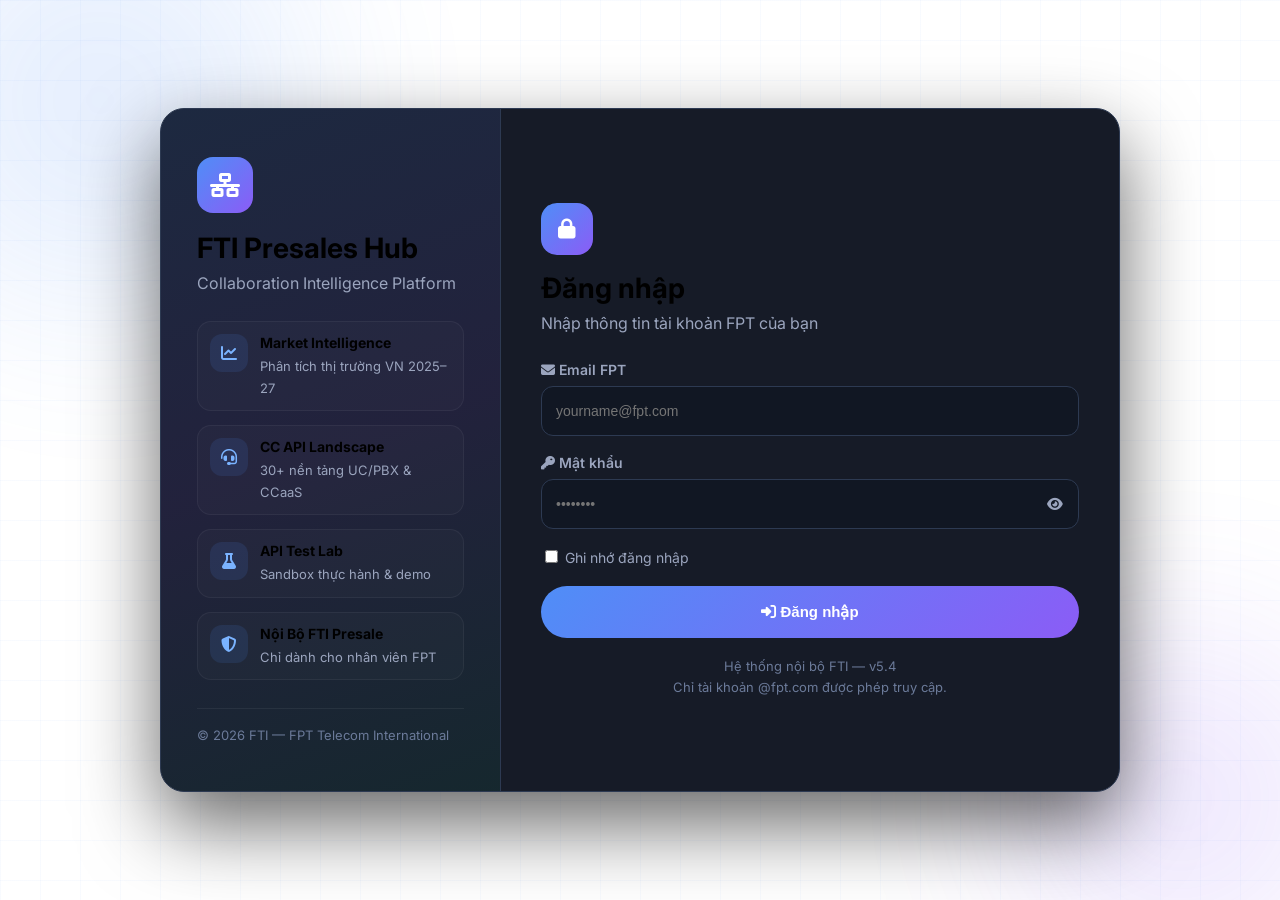
==== dashboard.html @ 850bdc58 "Update dashboard.html" ====
<!DOCTYPE html>
<html lang="vi">
<head>
<meta charset="UTF-8">
<title>Dashboard SaaS</title>

<link rel="stylesheet" href="assets/css/dashboard.css">

<!-- ICON -->
<link rel="stylesheet" href="https://cdnjs.cloudflare.com/ajax/libs/font-awesome/6.5.0/css/all.min.css">

<!-- CHART LOCAL -->
<script src="assets/js/chart.js"></script>

</head>
<body>

<div class="layout">

  <!-- SIDEBAR -->
  <div class="sidebar">
    <h2>FTI Hub</h2>

    <ul id="menu">
      <li data-page="home"><i class="fa-solid fa-chart-line"></i> Dashboard</li>
      <li data-page="market"><i class="fa-solid fa-chart-area"></i> Thị Trường</li>
      <li data-page="stakeholder"><i class="fa-solid fa-users"></i> Stakeholder</li>
      <li data-page="competitor"><i class="fa-solid fa-bolt"></i> Đối Thủ</li>
      <li data-page="admin"><i class="fa-solid fa-user-shield"></i> Admin</li>
    </ul>

    <div class="user-box">
      <p id="sidebarUser"></p>
    </div>
  </div>

  <!-- MAIN -->
  <div class="main">
    <div class="topbar">
      <h3 id="pageTitle">Dashboard</h3>

      <input type="text" id="searchInput" placeholder="Tìm kiếm..." />

      <div>
        <span id="headerUser"></span>
        <button onclick="logout()">Đăng xuất</button>
      </div>
    </div>

    <div class="content" id="contentArea">
      <div class="skeleton"></div>
      <div class="skeleton"></div>
    </div>
  </div>
</div>

<!-- MODAL -->
<div id="userModal" class="modal">
  <div class="modal-content">
    <h3>Thêm User</h3>
    <input id="newEmail" placeholder="Email">
    <input id="newRole" placeholder="Role">
    <button onclick="saveUser()">Lưu</button>
    <button onclick="closeModal()">Đóng</button>
  </div>
</div>

<script src="assets/js/dashboard.js"></script>

</body>
</html>
---- assets/css/dashboard.css ----
body {
  margin: 0;
  font-family: Arial;
  background: linear-gradient(135deg, #0f172a, #020617);
  color: white;
}

.layout {
  display: flex;
}

.sidebar {
  width: 220px;
  background: #020617;
  padding: 20px;
}

#menu li {
  list-style: none;
  padding: 10px;
  cursor: pointer;
  display: flex;
  gap: 10px;
}

#menu li:hover {
  background: rgba(96,165,250,0.1);
}

#menu li.active {
  background: rgba(96,165,250,0.2);
  border-left: 3px solid #60a5fa;
}

.main {
  flex: 1;
  padding: 20px;
}

.topbar {
  display: flex;
  justify-content: space-between;
  align-items: center;
}

.card-container {
  display: flex;
  gap: 20px;
}

.card {
  background: linear-gradient(145deg, #1e293b, #0f172a);
  padding: 20px;
  border-radius: 12px;
  width: 200px;
}

.card:hover {
  box-shadow: 0 0 20px rgba(96,165,250,0.5);
}

.chart-box {
  margin-top: 40px;
  width: 700px;
}

button {
  background: linear-gradient(90deg,#60a5fa,#6366f1);
  border: none;
  padding: 6px 12px;
  border-radius: 8px;
  color: white;
}

/* MODAL */
.modal {
  display: none;
  position: fixed;
  width: 100%;
  height: 100%;
  background: rgba(0,0,0,0.6);
}

.modal-content {
  background: #1e293b;
  padding: 20px;
  width: 300px;
  margin: 100px auto;
}

/* LOADING */
.skeleton {
  height: 100px;
  margin: 10px 0;
  background: linear-gradient(90deg,#1e293b,#334155,#1e293b);
  animation: shimmer 1.5s infinite;
}

@keyframes shimmer {
  0% { background-position:-200% 0 }
  100% { background-position:200% 0 }
}
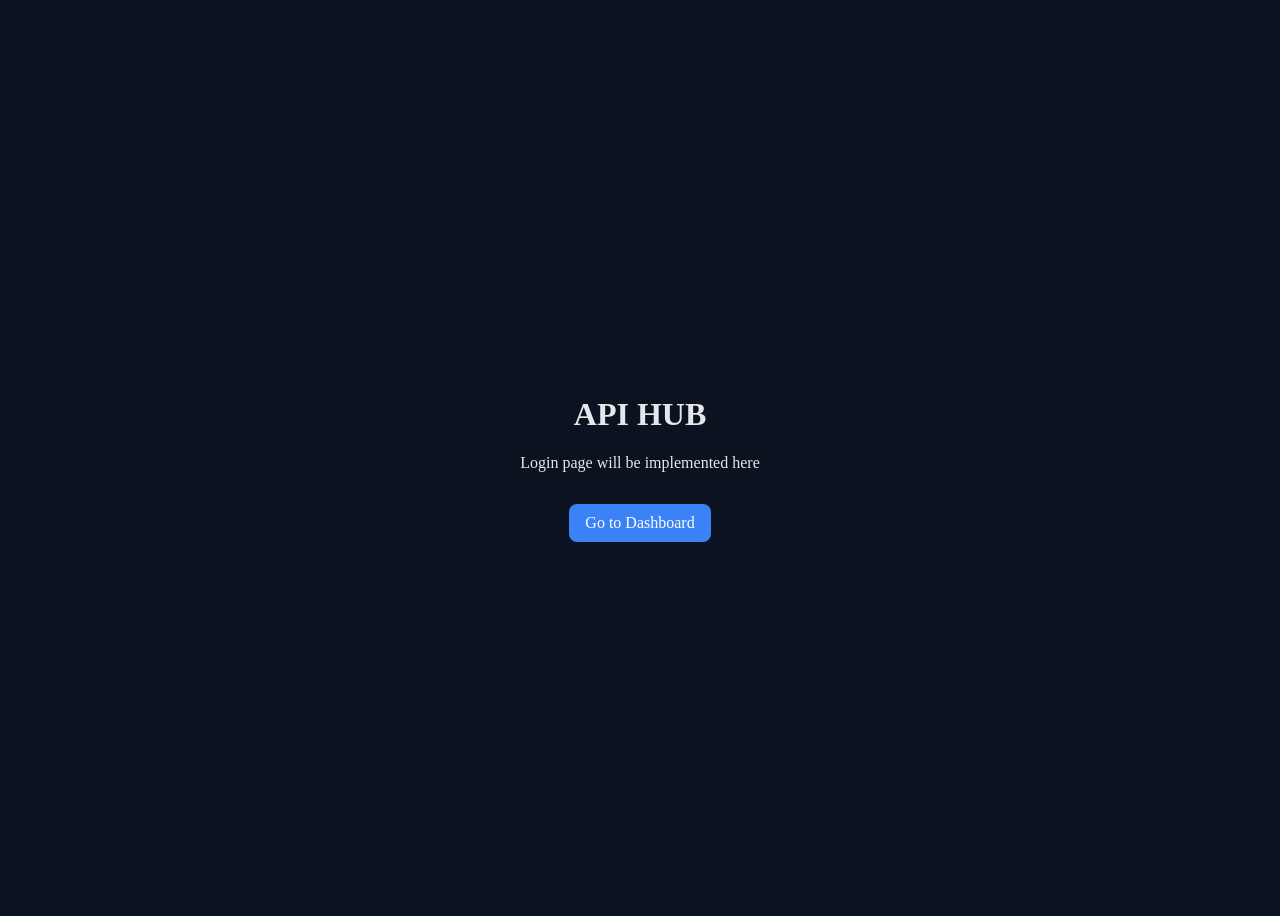
==== commit 4863fc63: "Update dashboard.html" ====
--- a/dashboard.html
+++ b/dashboard.html
@@ -1,71 +1,80 @@
 <!DOCTYPE html>
 <html lang="vi">
 <head>
-<meta charset="UTF-8">
-<title>Dashboard SaaS</title>
+  <meta charset="UTF-8"/>
+  <meta name="viewport" content="width=device-width, initial-scale=1.0"/>
+  <title>API Dashboard</title>
 
-<link rel="stylesheet" href="assets/css/dashboard.css">
+  <link rel="stylesheet" href="assets/css/dashboard.css"/>
+</head>
 
-<!-- ICON -->
-<link rel="stylesheet" href="https://cdnjs.cloudflare.com/ajax/libs/font-awesome/6.5.0/css/all.min.css">
+<body>
+  <div class="layout">
 
-<!-- CHART LOCAL -->
-<script src="assets/js/chart.js"></script>
+    <!-- SIDEBAR -->
+    <aside class="sidebar">
+      <div class="sidebar__logo">API HUB</div>
 
-</head>
-<body>
+      <nav class="sidebar__menu">
 
-<div class="layout">
+        <div class="sidebar-item active">
+          <span>🏠</span>
+          <span>Dashboard</span>
+        </div>
 
-  <!-- SIDEBAR -->
-  <div class="sidebar">
-    <h2>FTI Hub</h2>
+        <div class="sidebar-item">
+          <span>📡</span>
+          <span>API Services</span>
+          <span class="badge badge--blue">API</span>
+        </div>
 
-    <ul id="menu">
-      <li data-page="home"><i class="fa-solid fa-chart-line"></i> Dashboard</li>
-      <li data-page="market"><i class="fa-solid fa-chart-area"></i> Thị Trường</li>
-      <li data-page="stakeholder"><i class="fa-solid fa-users"></i> Stakeholder</li>
-      <li data-page="competitor"><i class="fa-solid fa-bolt"></i> Đối Thủ</li>
-      <li data-page="admin"><i class="fa-solid fa-user-shield"></i> Admin</li>
-    </ul>
+        <div class="sidebar-item">
+          <span>🔗</span>
+          <span>Integrations</span>
+        </div>
 
-    <div class="user-box">
-      <p id="sidebarUser"></p>
+        <div class="sidebar-item">
+          <span>📄</span>
+          <span>Docs</span>
+        </div>
+
+      </nav>
+    </aside>
+
+    <!-- MAIN -->
+    <div class="main">
+
+      <!-- TOPBAR -->
+      <header class="topbar">
+        <div class="topbar__left">
+          <h1>UC / PBX — API Marketplace</h1>
+        </div>
+
+        <div class="topbar__right">
+
+          <input 
+            id="searchInput"
+            type="text"
+            placeholder="Search API..."
+            aria-label="Search API"
+          />
+
+          <button id="toggleSidebar" class="btn-ghost">☰</button>
+
+        </div>
+      </header>
+
+      <!-- CONTENT -->
+      <main class="content">
+
+        <section class="card-grid" id="cardContainer"></section>
+
+      </main>
+
     </div>
+
   </div>
 
-  <!-- MAIN -->
-  <div class="main">
-    <div class="topbar">
-      <h3 id="pageTitle">Dashboard</h3>
-
-      <input type="text" id="searchInput" placeholder="Tìm kiếm..." />
-
-      <div>
-        <span id="headerUser"></span>
-        <button onclick="logout()">Đăng xuất</button>
-      </div>
-    </div>
-
-    <div class="content" id="contentArea">
-      <div class="skeleton"></div>
-      <div class="skeleton"></div>
-    </div>
-  </div>
-</div>
-
-<!-- MODAL -->
-<div id="userModal" class="modal">
-  <div class="modal-content">
-    <h3>Thêm User</h3>
-    <input id="newEmail" placeholder="Email">
-    <input id="newRole" placeholder="Role">
-    <button onclick="saveUser()">Lưu</button>
-    <button onclick="closeModal()">Đóng</button>
-  </div>
-</div>
-
-<script src="assets/js/dashboard.js"></script>
-
+  <script src="assets/js/dashboard.js"></script>
 </body>
 </html>
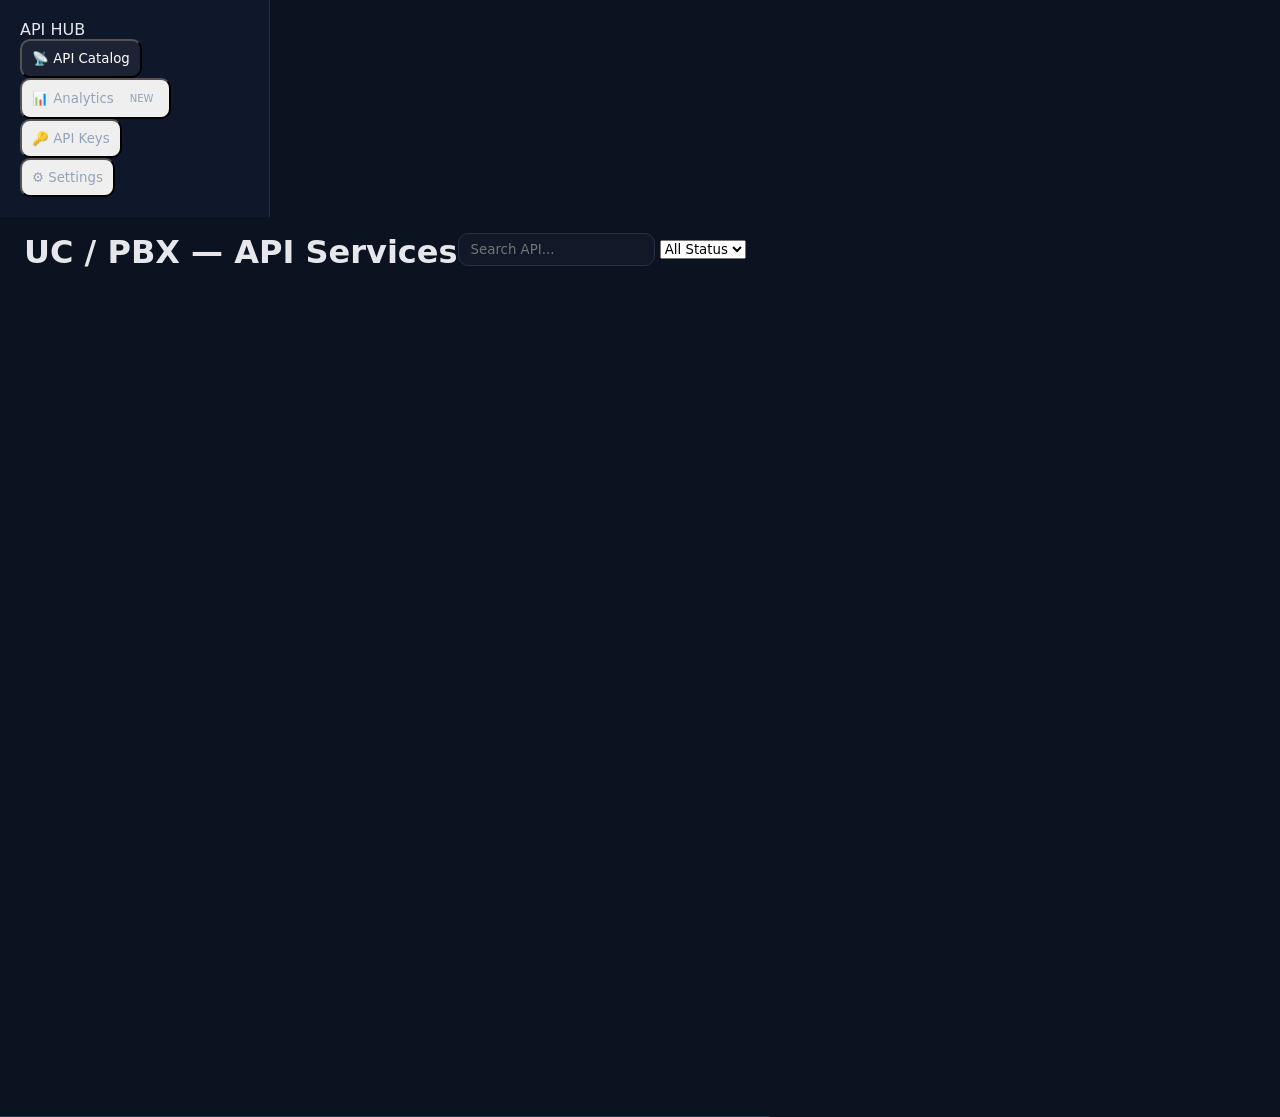
==== commit 8852572a: "Update dashboard.html" ====
--- a/dashboard.html
+++ b/dashboard.html
@@ -1,77 +1,48 @@
 <!DOCTYPE html>
 <html lang="vi">
 <head>
-  <meta charset="UTF-8"/>
+  <meta charset="UTF-8" />
   <meta name="viewport" content="width=device-width, initial-scale=1.0"/>
   <title>API Dashboard</title>
 
-  <link rel="stylesheet" href="assets/css/dashboard.css"/>
+  <link rel="stylesheet" href="assets/css/dashboard.css" />
 </head>
 
 <body>
+
+  <!-- Sidebar -->
+  <aside class="sidebar">
+    <div class="sidebar__brand">API HUB</div>
+
+    <nav class="sidebar__menu">
+      <button class="sidebar-item active">📡 API Catalog</button>
+      <button class="sidebar-item">📊 Analytics <span class="badge badge--cyan">NEW</span></button>
+      <button class="sidebar-item">🔑 API Keys</button>
+      <button class="sidebar-item">⚙️ Settings</button>
+    </nav>
+  </aside>
+
+  <!-- Layout -->
   <div class="layout">
 
-    <!-- SIDEBAR -->
-    <aside class="sidebar">
-      <div class="sidebar__logo">API HUB</div>
+    <!-- Topbar -->
+    <header class="topbar">
+      <h1>UC / PBX — API Services</h1>
 
-      <nav class="sidebar__menu">
+      <div class="topbar__actions">
+        <input id="searchInput" type="text" placeholder="Search API..." />
+        <select id="filterStatus">
+          <option value="">All Status</option>
+          <option value="Live">Live</option>
+          <option value="Beta">Beta</option>
+        </select>
+      </div>
+    </header>
 
-        <div class="sidebar-item active">
-          <span>🏠</span>
-          <span>Dashboard</span>
-        </div>
-
-        <div class="sidebar-item">
-          <span>📡</span>
-          <span>API Services</span>
-          <span class="badge badge--blue">API</span>
-        </div>
-
-        <div class="sidebar-item">
-          <span>🔗</span>
-          <span>Integrations</span>
-        </div>
-
-        <div class="sidebar-item">
-          <span>📄</span>
-          <span>Docs</span>
-        </div>
-
-      </nav>
-    </aside>
-
-    <!-- MAIN -->
-    <div class="main">
-
-      <!-- TOPBAR -->
-      <header class="topbar">
-        <div class="topbar__left">
-          <h1>UC / PBX — API Marketplace</h1>
-        </div>
-
-        <div class="topbar__right">
-
-          <input 
-            id="searchInput"
-            type="text"
-            placeholder="Search API..."
-            aria-label="Search API"
-          />
-
-          <button id="toggleSidebar" class="btn-ghost">☰</button>
-
-        </div>
-      </header>
-
-      <!-- CONTENT -->
-      <main class="content">
-
-        <section class="card-grid" id="cardContainer"></section>
-
-      </main>
-
-    </div>
+    <!-- Content -->
+    <main class="main">
+      <section id="cardContainer" class="grid"></section>
+    </main>
 
   </div>
 
--- a/assets/css/dashboard.css
+++ b/assets/css/dashboard.css
@@ -1,102 +1,172 @@
+:root {
+  --bg: #0B1220;
+  --sidebar: #0F172A;
+  --card: #151C2B;
+  --border: #263148;
+
+  --text-primary: #E5E7EB;
+  --text-secondary: #94A3B8;
+
+  --blue: #3B82F6;
+  --cyan: #22D3EE;
+  --green: #10B981;
+  --yellow: #F59E0B;
+
+  --radius: 14px;
+  --transition: 0.18s ease;
+}
+
+/* RESET */
+* {
+  box-sizing: border-box;
+  margin: 0;
+  padding: 0;
+  font-family: Inter, system-ui, sans-serif;
+}
+
 body {
-  margin: 0;
-  font-family: Arial;
-  background: linear-gradient(135deg, #0f172a, #020617);
+  background: var(--bg);
+  color: var(--text-primary);
+}
+
+/* LAYOUT */
+.layout {
+  display: flex;
+  height: 100vh;
+}
+
+/* SIDEBAR */
+.sidebar {
+  width: 270px;
+  background: var(--sidebar);
+  border-right: 1px solid var(--border);
+  padding: 20px;
+  transition: var(--transition);
+}
+
+.sidebar.collapsed {
+  width: 80px;
+}
+
+.sidebar__logo {
+  font-weight: 600;
+  margin-bottom: 30px;
+}
+
+/* MENU */
+.sidebar-item {
+  display: flex;
+  align-items: center;
+  gap: 10px;
+  padding: 10px;
+  border-radius: 10px;
+  color: var(--text-secondary);
+  cursor: pointer;
+}
+
+.sidebar-item:hover,
+.sidebar-item.active {
+  background: #1B2335;
   color: white;
 }
 
-.layout {
-  display: flex;
-}
-
-.sidebar {
-  width: 220px;
-  background: #020617;
-  padding: 20px;
-}
-
-#menu li {
-  list-style: none;
-  padding: 10px;
-  cursor: pointer;
-  display: flex;
-  gap: 10px;
-}
-
-#menu li:hover {
-  background: rgba(96,165,250,0.1);
-}
-
-#menu li.active {
-  background: rgba(96,165,250,0.2);
-  border-left: 3px solid #60a5fa;
-}
-
-.main {
-  flex: 1;
-  padding: 20px;
-}
-
+/* TOPBAR */
 .topbar {
   display: flex;
   justify-content: space-between;
-  align-items: center;
+  padding: 16px 24px;
+  border-bottom: 1px solid var(--border);
 }
 
-.card-container {
+.topbar input {
+  background: #111827;
+  border: 1px solid var(--border);
+  padding: 8px 12px;
+  border-radius: 10px;
+  color: white;
+}
+
+/* BUTTON */
+.btn-ghost {
+  background: transparent;
+  border: 1px solid var(--border);
+  color: white;
+  padding: 6px 10px;
+  border-radius: 8px;
+  cursor: pointer;
+}
+
+/* CONTENT */
+.main {
+  flex: 1;
   display: flex;
+  flex-direction: column;
+}
+
+.content {
+  padding: 24px;
+}
+
+/* GRID */
+.card-grid {
+  display: grid;
+  grid-template-columns: repeat(auto-fit, minmax(280px, 1fr));
   gap: 20px;
 }
 
+/* CARD */
 .card {
-  background: linear-gradient(145deg, #1e293b, #0f172a);
-  padding: 20px;
-  border-radius: 12px;
-  width: 200px;
+  background: var(--card);
+  border: 1px solid var(--border);
+  border-radius: var(--radius);
+  padding: 16px;
+  transition: var(--transition);
 }
 
 .card:hover {
-  box-shadow: 0 0 20px rgba(96,165,250,0.5);
+  transform: translateY(-2px);
+  border-color: var(--blue);
 }
 
-.chart-box {
-  margin-top: 40px;
-  width: 700px;
+/* TITLE */
+.card__title {
+  font-weight: 600;
+  margin-bottom: 6px;
 }
 
-button {
-  background: linear-gradient(90deg,#60a5fa,#6366f1);
-  border: none;
-  padding: 6px 12px;
-  border-radius: 8px;
-  color: white;
+/* DESC */
+.card__desc {
+  font-size: 13px;
+  color: var(--text-secondary);
 }
 
-/* MODAL */
-.modal {
-  display: none;
-  position: fixed;
-  width: 100%;
-  height: 100%;
-  background: rgba(0,0,0,0.6);
+/* ENDPOINT */
+.endpoint {
+  font-family: monospace;
+  font-size: 12px;
+  display: flex;
+  gap: 8px;
 }
 
-.modal-content {
-  background: #1e293b;
-  padding: 20px;
-  width: 300px;
-  margin: 100px auto;
+.method.GET { color: var(--cyan); }
+.method.POST { color: var(--green); }
+.method.PUT { color: var(--yellow); }
+
+/* FOOTER */
+.card__footer {
+  display: flex;
+  justify-content: space-between;
+  margin-top: 12px;
 }
 
-/* LOADING */
-.skeleton {
-  height: 100px;
-  margin: 10px 0;
-  background: linear-gradient(90deg,#1e293b,#334155,#1e293b);
-  animation: shimmer 1.5s infinite;
+/* BADGE */
+.badge {
+  font-size: 10px;
+  padding: 3px 6px;
+  border-radius: 6px;
 }
 
-@keyframes shimmer {
-  0% { background-position:-200% 0 }
-  100% { background-position:200% 0 }
+.badge--blue {
+  background: rgba(59,130,246,0.2);
+  color: var(--blue);
 }
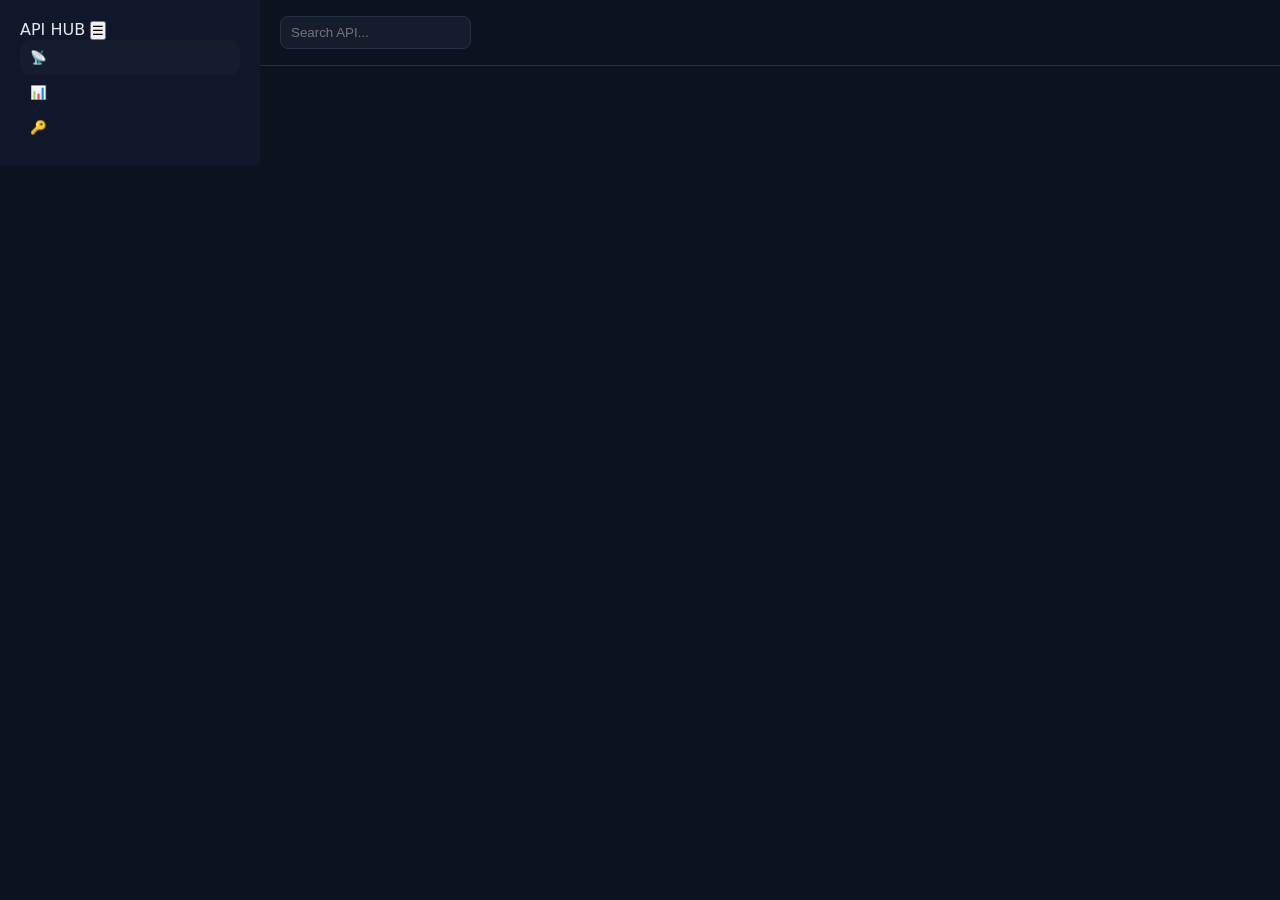
==== commit 707864bd: "Update dashboard.html" ====
--- a/dashboard.html
+++ b/dashboard.html
@@ -1,51 +1,43 @@
 <!DOCTYPE html>
 <html lang="vi">
 <head>
-  <meta charset="UTF-8" />
-  <meta name="viewport" content="width=device-width, initial-scale=1.0"/>
-  <title>API Dashboard</title>
-
-  <link rel="stylesheet" href="assets/css/dashboard.css" />
+  <meta charset="UTF-8">
+  <title>API Hub</title>
+  <link rel="stylesheet" href="assets/css/dashboard.css">
 </head>
 
 <body>
 
-  <!-- Sidebar -->
-  <aside class="sidebar">
-    <div class="sidebar__brand">API HUB</div>
-
-    <nav class="sidebar__menu">
-      <button class="sidebar-item active">📡 API Catalog</button>
-      <button class="sidebar-item">📊 Analytics <span class="badge badge--cyan">NEW</span></button>
-      <button class="sidebar-item">🔑 API Keys</button>
-      <button class="sidebar-item">⚙️ Settings</button>
-    </nav>
-  </aside>
-
-  <!-- Layout -->
-  <div class="layout">
-
-    <!-- Topbar -->
-    <header class="topbar">
-      <h1>UC / PBX — API Services</h1>
-
-      <div class="topbar__actions">
-        <input id="searchInput" type="text" placeholder="Search API..." />
-        <select id="filterStatus">
-          <option value="">All Status</option>
-          <option value="Live">Live</option>
-          <option value="Beta">Beta</option>
-        </select>
-      </div>
-    </header>
-
-    <!-- Content -->
-    <main class="main">
-      <section id="cardContainer" class="grid"></section>
-    </main>
-
+<aside class="sidebar" id="sidebar">
+  <div class="sidebar__top">
+    <span>API HUB</span>
+    <button id="toggleSidebar">☰</button>
   </div>
 
-  <script src="assets/js/dashboard.js"></script>
+  <button class="sidebar-item active">📡</button>
+  <button class="sidebar-item">📊</button>
+  <button class="sidebar-item">🔑</button>
+</aside>
+
+<div class="layout">
+
+<header class="topbar">
+  <input id="searchInput" placeholder="Search API..." />
+
+  <div id="tagFilters" class="filters"></div>
+</header>
+
+<main>
+  <div id="cardContainer" class="grid"></div>
+</main>
+
+</div>
+
+<!-- Drawer -->
+<div id="drawer" class="drawer">
+  <div class="drawer__content" id="drawerContent"></div>
+</div>
+
+<script src="assets/js/dashboard.js"></script>
 </body>
 </html>
--- a/assets/css/dashboard.css
+++ b/assets/css/dashboard.css
@@ -13,108 +13,90 @@
   --yellow: #F59E0B;
 
   --radius: 14px;
-  --transition: 0.18s ease;
+  --transition: 0.2s ease;
 }
 
-/* RESET */
+/* Reset */
 * {
-  box-sizing: border-box;
   margin: 0;
   padding: 0;
-  font-family: Inter, system-ui, sans-serif;
+  box-sizing: border-box;
 }
 
 body {
+  display: flex;
+  font-family: Inter, system-ui;
   background: var(--bg);
   color: var(--text-primary);
 }
 
-/* LAYOUT */
-.layout {
-  display: flex;
-  height: 100vh;
+/* Sidebar */
+.sidebar {
+  width: 260px;
+  background: var(--sidebar);
+  padding: 20px;
 }
 
-/* SIDEBAR */
-.sidebar {
-  width: 270px;
-  background: var(--sidebar);
-  border-right: 1px solid var(--border);
-  padding: 20px;
-  transition: var(--transition);
-}
-
-.sidebar.collapsed {
-  width: 80px;
-}
-
-.sidebar__logo {
-  font-weight: 600;
+.sidebar__brand {
+  font-weight: bold;
   margin-bottom: 30px;
 }
 
-/* MENU */
 .sidebar-item {
   display: flex;
   align-items: center;
-  gap: 10px;
+  gap: 8px;
+  width: 100%;
+  background: transparent;
+  border: none;
+  color: var(--text-secondary);
   padding: 10px;
   border-radius: 10px;
-  color: var(--text-secondary);
   cursor: pointer;
 }
 
-.sidebar-item:hover,
-.sidebar-item.active {
-  background: #1B2335;
+.sidebar-item.active,
+.sidebar-item:hover {
+  background: var(--card);
   color: white;
 }
 
-/* TOPBAR */
+/* Layout */
+.layout {
+  flex: 1;
+}
+
+/* Topbar */
 .topbar {
   display: flex;
   justify-content: space-between;
-  padding: 16px 24px;
+  padding: 16px 20px;
   border-bottom: 1px solid var(--border);
 }
 
-.topbar input {
-  background: #111827;
+.topbar__actions {
+  display: flex;
+  gap: 10px;
+}
+
+.topbar input,
+.topbar select {
+  background: var(--card);
   border: 1px solid var(--border);
-  padding: 8px 12px;
-  border-radius: 10px;
+  padding: 8px 10px;
+  border-radius: 8px;
   color: white;
 }
 
-/* BUTTON */
-.btn-ghost {
-  background: transparent;
-  border: 1px solid var(--border);
-  color: white;
-  padding: 6px 10px;
-  border-radius: 8px;
-  cursor: pointer;
-}
-
-/* CONTENT */
-.main {
-  flex: 1;
-  display: flex;
-  flex-direction: column;
-}
-
-.content {
-  padding: 24px;
-}
-
-/* GRID */
-.card-grid {
+/* Grid */
+.grid {
   display: grid;
   grid-template-columns: repeat(auto-fit, minmax(280px, 1fr));
   gap: 20px;
+  padding: 20px;
 }
 
-/* CARD */
+/* Card */
 .card {
   background: var(--card);
   border: 1px solid var(--border);
@@ -124,49 +106,61 @@
 }
 
 .card:hover {
+  border-color: var(--blue);
   transform: translateY(-2px);
-  border-color: var(--blue);
 }
 
-/* TITLE */
+/* Header */
+.card__header {
+  display: flex;
+  justify-content: space-between;
+  margin-bottom: 10px;
+}
+
 .card__title {
   font-weight: 600;
-  margin-bottom: 6px;
 }
 
-/* DESC */
 .card__desc {
   font-size: 13px;
   color: var(--text-secondary);
+  margin: 10px 0;
 }
 
-/* ENDPOINT */
-.endpoint {
-  font-family: monospace;
-  font-size: 12px;
-  display: flex;
-  gap: 8px;
-}
-
-.method.GET { color: var(--cyan); }
-.method.POST { color: var(--green); }
-.method.PUT { color: var(--yellow); }
-
-/* FOOTER */
-.card__footer {
-  display: flex;
-  justify-content: space-between;
-  margin-top: 12px;
-}
-
-/* BADGE */
+/* Badge */
 .badge {
   font-size: 10px;
   padding: 3px 6px;
   border-radius: 6px;
 }
 
-.badge--blue {
-  background: rgba(59,130,246,0.2);
-  color: var(--blue);
+.badge--cyan { background: #164E63; }
+.badge--green { background: #065F46; }
+.badge--yellow { background: #78350F; }
+
+/* Endpoint */
+.endpoint {
+  font-size: 12px;
+  font-family: monospace;
+  margin-bottom: 4px;
 }
+
+.method {
+  font-weight: bold;
+  margin-right: 6px;
+}
+
+/* Footer */
+.card__footer {
+  margin-top: 10px;
+  display: flex;
+  justify-content: space-between;
+}
+
+.btn {
+  background: var(--blue);
+  border: none;
+  padding: 6px 10px;
+  border-radius: 8px;
+  cursor: pointer;
+}
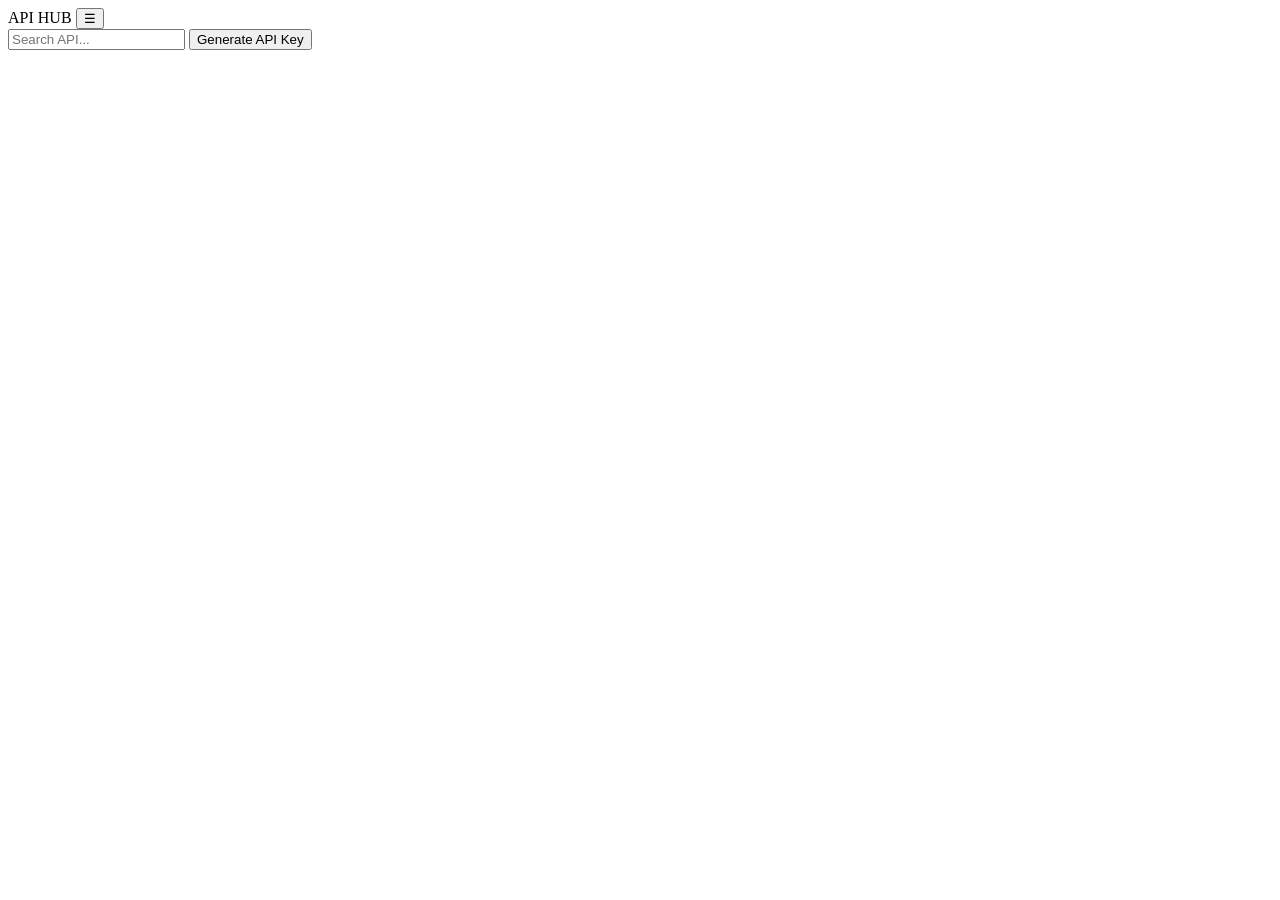
==== commit 027ed6cd: "Update dashboard.html" ====
--- a/dashboard.html
+++ b/dashboard.html
@@ -2,7 +2,7 @@
 <html lang="vi">
 <head>
   <meta charset="UTF-8">
-  <title>API Hub</title>
+  <title>Dashboard</title>
   <link rel="stylesheet" href="assets/css/dashboard.css">
 </head>
 
@@ -10,24 +10,20 @@
 
 <aside class="sidebar" id="sidebar">
   <div class="sidebar__top">
-    <span>API HUB</span>
-    <button id="toggleSidebar">☰</button>
+    API HUB
+    <button onclick="toggleSidebar()">☰</button>
   </div>
-
-  <button class="sidebar-item active">📡</button>
-  <button class="sidebar-item">📊</button>
-  <button class="sidebar-item">🔑</button>
 </aside>
 
 <div class="layout">
 
 <header class="topbar">
   <input id="searchInput" placeholder="Search API..." />
-
-  <div id="tagFilters" class="filters"></div>
+  <button onclick="generateKey()">Generate API Key</button>
 </header>
 
 <main>
+  <div id="apiKeyBox"></div>
   <div id="cardContainer" class="grid"></div>
 </main>
 
@@ -35,9 +31,11 @@
 
 <!-- Drawer -->
 <div id="drawer" class="drawer">
-  <div class="drawer__content" id="drawerContent"></div>
+  <div id="drawerContent"></div>
 </div>
 
+<script src="assets/js/mockApi.js"></script>
 <script src="assets/js/dashboard.js"></script>
+
 </body>
 </html>
--- a/assets/css/dashboard.css
+++ b/assets/css/dashboard.css
@@ -1,166 +1,44 @@
-:root {
-  --bg: #0B1220;
-  --sidebar: #0F172A;
-  --card: #151C2B;
-  --border: #263148;
-
-  --text-primary: #E5E7EB;
-  --text-secondary: #94A3B8;
-
-  --blue: #3B82F6;
-  --cyan: #22D3EE;
-  --green: #10B981;
-  --yellow: #F59E0B;
-
-  --radius: 14px;
-  --transition: 0.2s ease;
+/* Sidebar collapse */
+.sidebar.collapsed {
+  width: 70px;
 }
 
-/* Reset */
-* {
-  margin: 0;
-  padding: 0;
-  box-sizing: border-box;
+/* Drawer */
+.drawer {
+  position: fixed;
+  top: 0;
+  right: -500px;
+  width: 420px;
+  height: 100%;
+  background: #111827;
+  border-left: 1px solid #263148;
+  transition: 0.3s;
 }
 
-body {
-  display: flex;
-  font-family: Inter, system-ui;
-  background: var(--bg);
-  color: var(--text-primary);
+.drawer.open {
+  right: 0;
 }
 
-/* Sidebar */
-.sidebar {
-  width: 260px;
-  background: var(--sidebar);
-  padding: 20px;
+/* Skeleton */
+.skeleton {
+  height: 160px;
+  background: linear-gradient(
+    90deg,
+    #1b2335 25%,
+    #263148 50%,
+    #1b2335 75%
+  );
+  background-size: 200% 100%;
+  animation: shimmer 1.2s infinite;
 }
 
-.sidebar__brand {
-  font-weight: bold;
-  margin-bottom: 30px;
+@keyframes shimmer {
+  0% { background-position: 200% 0 }
+  100% { background-position: -200% 0 }
 }
 
-.sidebar-item {
-  display: flex;
-  align-items: center;
-  gap: 8px;
-  width: 100%;
-  background: transparent;
-  border: none;
-  color: var(--text-secondary);
-  padding: 10px;
-  border-radius: 10px;
-  cursor: pointer;
-}
-
-.sidebar-item.active,
-.sidebar-item:hover {
-  background: var(--card);
+/* Highlight */
+mark {
+  background: #3B82F6;
   color: white;
 }
-
-/* Layout */
-.layout {
-  flex: 1;
-}
-
-/* Topbar */
-.topbar {
-  display: flex;
-  justify-content: space-between;
-  padding: 16px 20px;
-  border-bottom: 1px solid var(--border);
-}
-
-.topbar__actions {
-  display: flex;
-  gap: 10px;
-}
-
-.topbar input,
-.topbar select {
-  background: var(--card);
-  border: 1px solid var(--border);
-  padding: 8px 10px;
-  border-radius: 8px;
-  color: white;
-}
-
-/* Grid */
-.grid {
-  display: grid;
-  grid-template-columns: repeat(auto-fit, minmax(280px, 1fr));
-  gap: 20px;
-  padding: 20px;
-}
-
-/* Card */
-.card {
-  background: var(--card);
-  border: 1px solid var(--border);
-  border-radius: var(--radius);
-  padding: 16px;
-  transition: var(--transition);
-}
-
-.card:hover {
-  border-color: var(--blue);
-  transform: translateY(-2px);
-}
-
-/* Header */
-.card__header {
-  display: flex;
-  justify-content: space-between;
-  margin-bottom: 10px;
-}
-
-.card__title {
-  font-weight: 600;
-}
-
-.card__desc {
-  font-size: 13px;
-  color: var(--text-secondary);
-  margin: 10px 0;
-}
-
-/* Badge */
-.badge {
-  font-size: 10px;
-  padding: 3px 6px;
-  border-radius: 6px;
-}
-
-.badge--cyan { background: #164E63; }
-.badge--green { background: #065F46; }
-.badge--yellow { background: #78350F; }
-
-/* Endpoint */
-.endpoint {
-  font-size: 12px;
-  font-family: monospace;
-  margin-bottom: 4px;
-}
-
-.method {
-  font-weight: bold;
-  margin-right: 6px;
-}
-
-/* Footer */
-.card__footer {
-  margin-top: 10px;
-  display: flex;
-  justify-content: space-between;
-}
-
-.btn {
-  background: var(--blue);
-  border: none;
-  padding: 6px 10px;
-  border-radius: 8px;
-  cursor: pointer;
-}
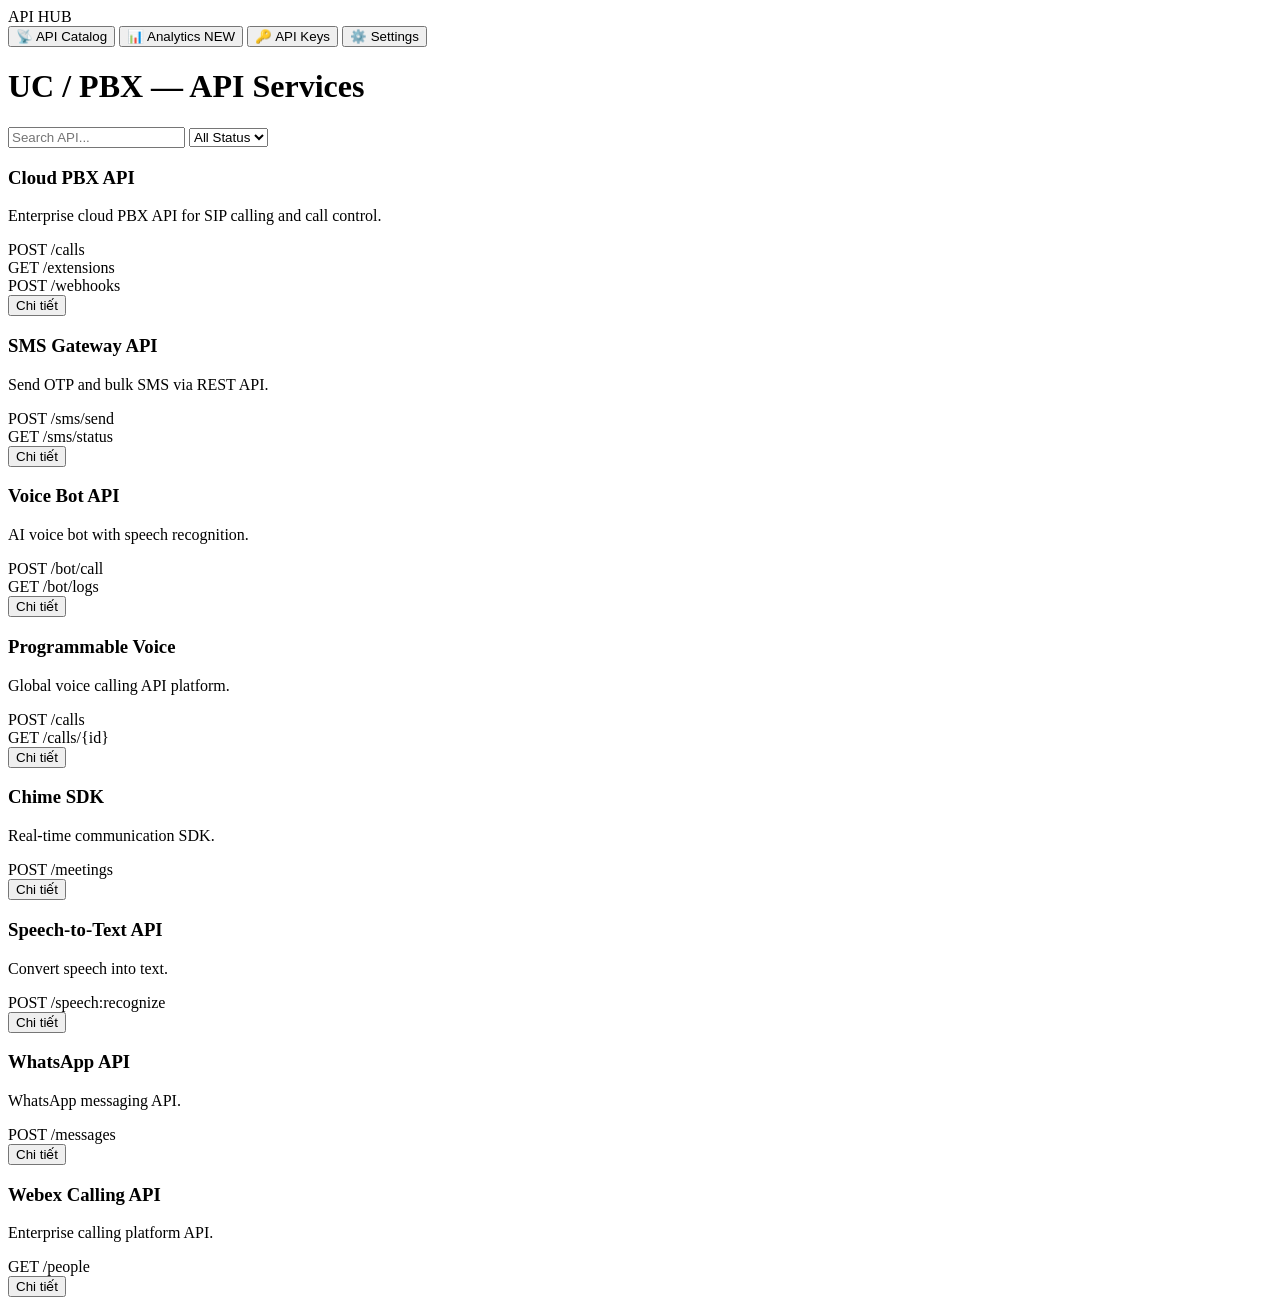
==== commit 6a5b4426: "Update dashboard.html" ====
--- a/dashboard.html
+++ b/dashboard.html
@@ -1,41 +1,51 @@
 <!DOCTYPE html>
 <html lang="vi">
 <head>
-  <meta charset="UTF-8">
-  <title>Dashboard</title>
-  <link rel="stylesheet" href="assets/css/dashboard.css">
+  <meta charset="UTF-8" />
+  <meta name="viewport" content="width=device-width, initial-scale=1.0"/>
+  <title>API Dashboard</title>
+
+  <link rel="stylesheet" href="assets/css/dashboard.css" />
 </head>
 
 <body>
 
-<aside class="sidebar" id="sidebar">
-  <div class="sidebar__top">
-    API HUB
-    <button onclick="toggleSidebar()">☰</button>
+  <!-- Sidebar -->
+  <aside class="sidebar">
+    <div class="sidebar__brand">API HUB</div>
+
+    <nav class="sidebar__menu">
+      <button class="sidebar-item active">📡 API Catalog</button>
+      <button class="sidebar-item">📊 Analytics <span class="badge badge--cyan">NEW</span></button>
+      <button class="sidebar-item">🔑 API Keys</button>
+      <button class="sidebar-item">⚙️ Settings</button>
+    </nav>
+  </aside>
+
+  <!-- Layout -->
+  <div class="layout">
+
+    <!-- Topbar -->
+    <header class="topbar">
+      <h1>UC / PBX — API Services</h1>
+
+      <div class="topbar__actions">
+        <input id="searchInput" type="text" placeholder="Search API..." />
+        <select id="filterStatus">
+          <option value="">All Status</option>
+          <option value="Live">Live</option>
+          <option value="Beta">Beta</option>
+        </select>
+      </div>
+    </header>
+
+    <!-- Content -->
+    <main class="main">
+      <section id="cardContainer" class="grid"></section>
+    </main>
+
   </div>
-</aside>
 
-<div class="layout">
-
-<header class="topbar">
-  <input id="searchInput" placeholder="Search API..." />
-  <button onclick="generateKey()">Generate API Key</button>
-</header>
-
-<main>
-  <div id="apiKeyBox"></div>
-  <div id="cardContainer" class="grid"></div>
-</main>
-
-</div>
-
-<!-- Drawer -->
-<div id="drawer" class="drawer">
-  <div id="drawerContent"></div>
-</div>
-
-<script src="assets/js/mockApi.js"></script>
-<script src="assets/js/dashboard.js"></script>
-
+  <script src="assets/js/dashboard.js"></script>
 </body>
 </html>
--- a/assets/css/dashboard.css
+++ b/assets/css/dashboard.css
@@ -42,3 +42,31 @@
   background: #3B82F6;
   color: white;
 }
+/* center login */
+.center {
+  display: flex;
+  justify-content: center;
+  align-items: center;
+  height: 100vh;
+}
+
+/* login */
+.login-card {
+  padding: 20px;
+  width: 300px;
+}
+
+/* drawer */
+.drawer {
+  position: fixed;
+  right: -400px;
+  top: 0;
+  width: 400px;
+  height: 100%;
+  background: #111827;
+  transition: 0.3s;
+}
+
+.drawer.open {
+  right: 0;
+}
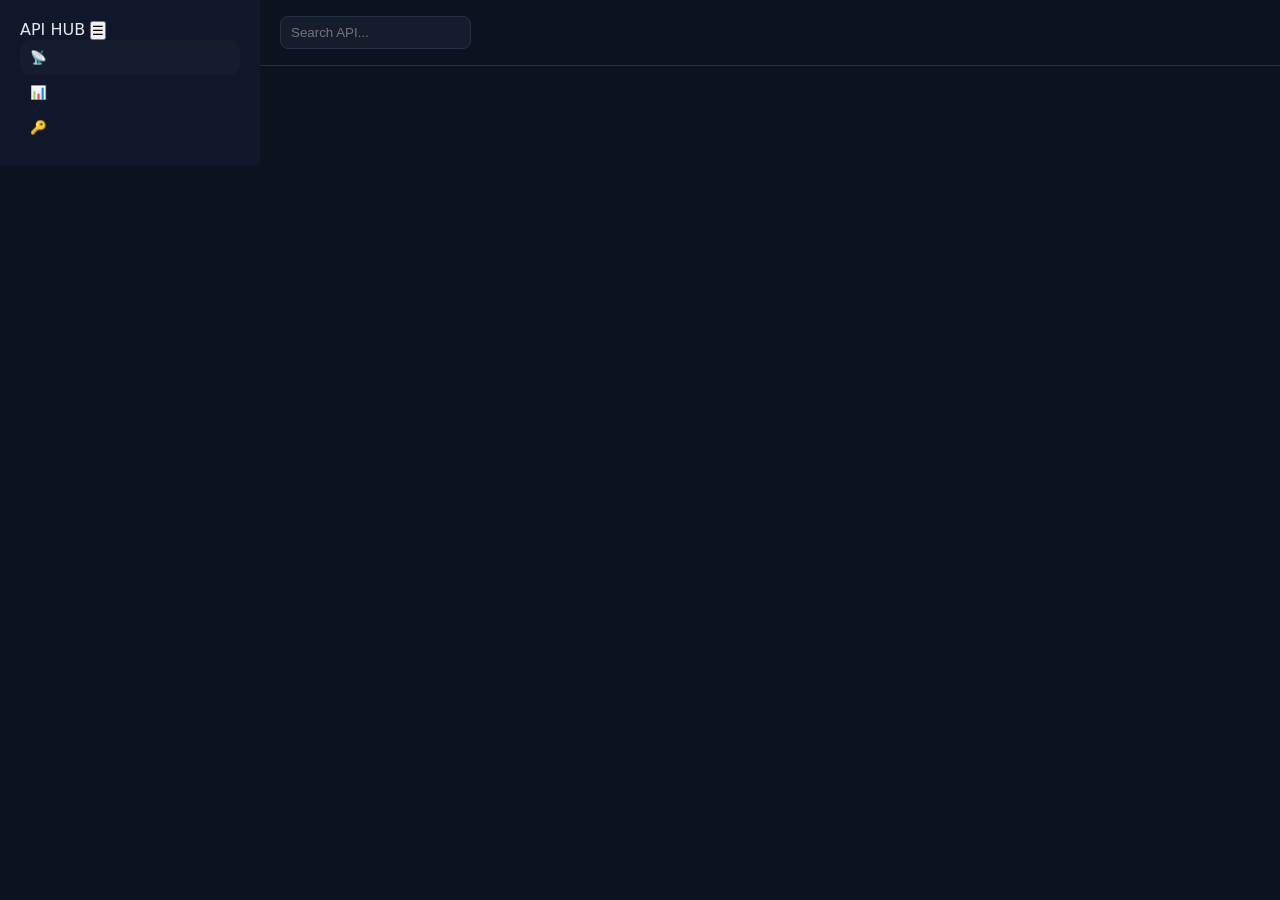
==== commit fa4f71fb: "Update dashboard.html" ====
--- a/dashboard.html
+++ b/dashboard.html
@@ -1,51 +1,43 @@
 <!DOCTYPE html>
 <html lang="vi">
 <head>
-  <meta charset="UTF-8" />
-  <meta name="viewport" content="width=device-width, initial-scale=1.0"/>
-  <title>API Dashboard</title>
-
-  <link rel="stylesheet" href="assets/css/dashboard.css" />
+  <meta charset="UTF-8">
+  <title>API Hub</title>
+  <link rel="stylesheet" href="assets/css/dashboard.css">
 </head>
 
 <body>
 
-  <!-- Sidebar -->
-  <aside class="sidebar">
-    <div class="sidebar__brand">API HUB</div>
-
-    <nav class="sidebar__menu">
-      <button class="sidebar-item active">📡 API Catalog</button>
-      <button class="sidebar-item">📊 Analytics <span class="badge badge--cyan">NEW</span></button>
-      <button class="sidebar-item">🔑 API Keys</button>
-      <button class="sidebar-item">⚙️ Settings</button>
-    </nav>
-  </aside>
-
-  <!-- Layout -->
-  <div class="layout">
-
-    <!-- Topbar -->
-    <header class="topbar">
-      <h1>UC / PBX — API Services</h1>
-
-      <div class="topbar__actions">
-        <input id="searchInput" type="text" placeholder="Search API..." />
-        <select id="filterStatus">
-          <option value="">All Status</option>
-          <option value="Live">Live</option>
-          <option value="Beta">Beta</option>
-        </select>
-      </div>
-    </header>
-
-    <!-- Content -->
-    <main class="main">
-      <section id="cardContainer" class="grid"></section>
-    </main>
-
+<aside class="sidebar" id="sidebar">
+  <div class="sidebar__top">
+    <span>API HUB</span>
+    <button id="toggleSidebar">☰</button>
   </div>
 
-  <script src="assets/js/dashboard.js"></script>
+  <button class="sidebar-item active">📡</button>
+  <button class="sidebar-item">📊</button>
+  <button class="sidebar-item">🔑</button>
+</aside>
+
+<div class="layout">
+
+<header class="topbar">
+  <input id="searchInput" placeholder="Search API..." />
+
+  <div id="tagFilters" class="filters"></div>
+</header>
+
+<main>
+  <div id="cardContainer" class="grid"></div>
+</main>
+
+</div>
+
+<!-- Drawer -->
+<div id="drawer" class="drawer">
+  <div class="drawer__content" id="drawerContent"></div>
+</div>
+
+<script src="assets/js/dashboard.js"></script>
 </body>
 </html>
--- a/assets/css/dashboard.css
+++ b/assets/css/dashboard.css
@@ -1,72 +1,166 @@
-/* Sidebar collapse */
-.sidebar.collapsed {
-  width: 70px;
+:root {
+  --bg: #0B1220;
+  --sidebar: #0F172A;
+  --card: #151C2B;
+  --border: #263148;
+
+  --text-primary: #E5E7EB;
+  --text-secondary: #94A3B8;
+
+  --blue: #3B82F6;
+  --cyan: #22D3EE;
+  --green: #10B981;
+  --yellow: #F59E0B;
+
+  --radius: 14px;
+  --transition: 0.2s ease;
 }
 
-/* Drawer */
-.drawer {
-  position: fixed;
-  top: 0;
-  right: -500px;
-  width: 420px;
-  height: 100%;
-  background: #111827;
-  border-left: 1px solid #263148;
-  transition: 0.3s;
+/* Reset */
+* {
+  margin: 0;
+  padding: 0;
+  box-sizing: border-box;
 }
 
-.drawer.open {
-  right: 0;
+body {
+  display: flex;
+  font-family: Inter, system-ui;
+  background: var(--bg);
+  color: var(--text-primary);
 }
 
-/* Skeleton */
-.skeleton {
-  height: 160px;
-  background: linear-gradient(
-    90deg,
-    #1b2335 25%,
-    #263148 50%,
-    #1b2335 75%
-  );
-  background-size: 200% 100%;
-  animation: shimmer 1.2s infinite;
+/* Sidebar */
+.sidebar {
+  width: 260px;
+  background: var(--sidebar);
+  padding: 20px;
 }
 
-@keyframes shimmer {
-  0% { background-position: 200% 0 }
-  100% { background-position: -200% 0 }
+.sidebar__brand {
+  font-weight: bold;
+  margin-bottom: 30px;
 }
 
-/* Highlight */
-mark {
-  background: #3B82F6;
+.sidebar-item {
+  display: flex;
+  align-items: center;
+  gap: 8px;
+  width: 100%;
+  background: transparent;
+  border: none;
+  color: var(--text-secondary);
+  padding: 10px;
+  border-radius: 10px;
+  cursor: pointer;
+}
+
+.sidebar-item.active,
+.sidebar-item:hover {
+  background: var(--card);
   color: white;
 }
-/* center login */
-.center {
-  display: flex;
-  justify-content: center;
-  align-items: center;
-  height: 100vh;
+
+/* Layout */
+.layout {
+  flex: 1;
 }
 
-/* login */
-.login-card {
-  padding: 20px;
-  width: 300px;
+/* Topbar */
+.topbar {
+  display: flex;
+  justify-content: space-between;
+  padding: 16px 20px;
+  border-bottom: 1px solid var(--border);
 }
 
-/* drawer */
-.drawer {
-  position: fixed;
-  right: -400px;
-  top: 0;
-  width: 400px;
-  height: 100%;
-  background: #111827;
-  transition: 0.3s;
+.topbar__actions {
+  display: flex;
+  gap: 10px;
 }
 
-.drawer.open {
-  right: 0;
+.topbar input,
+.topbar select {
+  background: var(--card);
+  border: 1px solid var(--border);
+  padding: 8px 10px;
+  border-radius: 8px;
+  color: white;
 }
+
+/* Grid */
+.grid {
+  display: grid;
+  grid-template-columns: repeat(auto-fit, minmax(280px, 1fr));
+  gap: 20px;
+  padding: 20px;
+}
+
+/* Card */
+.card {
+  background: var(--card);
+  border: 1px solid var(--border);
+  border-radius: var(--radius);
+  padding: 16px;
+  transition: var(--transition);
+}
+
+.card:hover {
+  border-color: var(--blue);
+  transform: translateY(-2px);
+}
+
+/* Header */
+.card__header {
+  display: flex;
+  justify-content: space-between;
+  margin-bottom: 10px;
+}
+
+.card__title {
+  font-weight: 600;
+}
+
+.card__desc {
+  font-size: 13px;
+  color: var(--text-secondary);
+  margin: 10px 0;
+}
+
+/* Badge */
+.badge {
+  font-size: 10px;
+  padding: 3px 6px;
+  border-radius: 6px;
+}
+
+.badge--cyan { background: #164E63; }
+.badge--green { background: #065F46; }
+.badge--yellow { background: #78350F; }
+
+/* Endpoint */
+.endpoint {
+  font-size: 12px;
+  font-family: monospace;
+  margin-bottom: 4px;
+}
+
+.method {
+  font-weight: bold;
+  margin-right: 6px;
+}
+
+/* Footer */
+.card__footer {
+  margin-top: 10px;
+  display: flex;
+  justify-content: space-between;
+}
+
+.btn {
+  background: var(--blue);
+  border: none;
+  padding: 6px 10px;
+  border-radius: 8px;
+  cursor: pointer;
+}
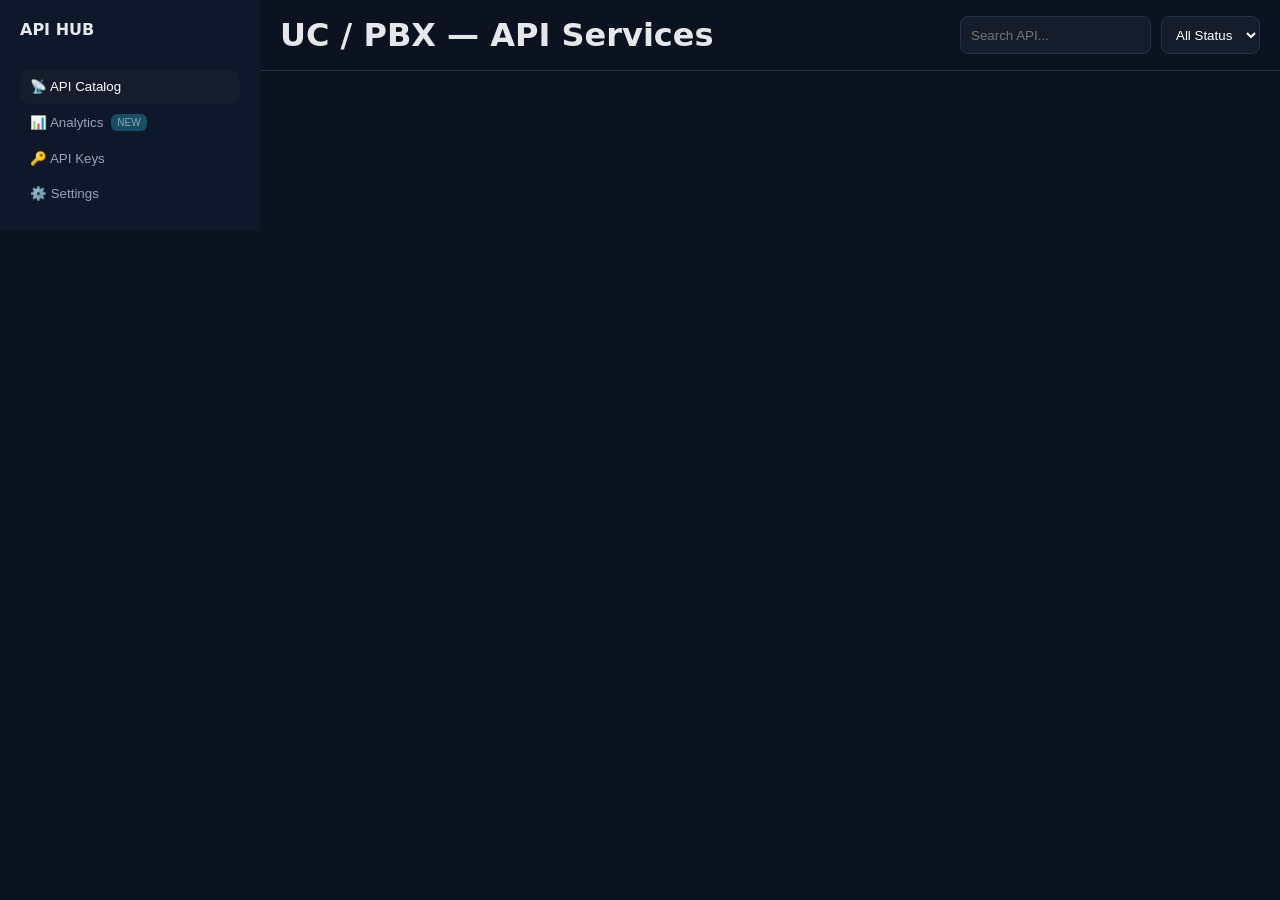
==== commit 8d36cd8c: "Update dashboard.html" ====
--- a/dashboard.html
+++ b/dashboard.html
@@ -1,43 +1,51 @@
 <!DOCTYPE html>
 <html lang="vi">
 <head>
-  <meta charset="UTF-8">
-  <title>API Hub</title>
-  <link rel="stylesheet" href="assets/css/dashboard.css">
+  <meta charset="UTF-8" />
+  <meta name="viewport" content="width=device-width, initial-scale=1.0"/>
+  <title>API Dashboard</title>
+
+  <link rel="stylesheet" href="assets/css/dashboard.css" />
 </head>
 
 <body>
 
-<aside class="sidebar" id="sidebar">
-  <div class="sidebar__top">
-    <span>API HUB</span>
-    <button id="toggleSidebar">☰</button>
+  <!-- Sidebar -->
+  <aside class="sidebar">
+    <div class="sidebar__brand">API HUB</div>
+
+    <nav class="sidebar__menu">
+      <button class="sidebar-item active">📡 API Catalog</button>
+      <button class="sidebar-item">📊 Analytics <span class="badge badge--cyan">NEW</span></button>
+      <button class="sidebar-item">🔑 API Keys</button>
+      <button class="sidebar-item">⚙️ Settings</button>
+    </nav>
+  </aside>
+
+  <!-- Layout -->
+  <div class="layout">
+
+    <!-- Topbar -->
+    <header class="topbar">
+      <h1>UC / PBX — API Services</h1>
+
+      <div class="topbar__actions">
+        <input id="searchInput" type="text" placeholder="Search API..." />
+        <select id="filterStatus">
+          <option value="">All Status</option>
+          <option value="Live">Live</option>
+          <option value="Beta">Beta</option>
+        </select>
+      </div>
+    </header>
+
+    <!-- Content -->
+    <main class="main">
+      <section id="cardContainer" class="grid"></section>
+    </main>
+
   </div>
 
-  <button class="sidebar-item active">📡</button>
-  <button class="sidebar-item">📊</button>
-  <button class="sidebar-item">🔑</button>
-</aside>
-
-<div class="layout">
-
-<header class="topbar">
-  <input id="searchInput" placeholder="Search API..." />
-
-  <div id="tagFilters" class="filters"></div>
-</header>
-
-<main>
-  <div id="cardContainer" class="grid"></div>
-</main>
-
-</div>
-
-<!-- Drawer -->
-<div id="drawer" class="drawer">
-  <div class="drawer__content" id="drawerContent"></div>
-</div>
-
-<script src="assets/js/dashboard.js"></script>
+  <script src="assets/js/dashboard.js"></script>
 </body>
 </html>
--- a/assets/css/dashboard.css
+++ b/assets/css/dashboard.css
@@ -164,3 +164,47 @@
   border-radius: 8px;
   cursor: pointer;
 }
+/* Sidebar collapse */
+.sidebar.collapsed {
+  width: 70px;
+}
+
+/* Drawer */
+.drawer {
+  position: fixed;
+  top: 0;
+  right: -500px;
+  width: 420px;
+  height: 100%;
+  background: #111827;
+  border-left: 1px solid #263148;
+  transition: 0.3s;
+}
+
+.drawer.open {
+  right: 0;
+}
+
+/* Skeleton */
+.skeleton {
+  height: 160px;
+  background: linear-gradient(
+    90deg,
+    #1b2335 25%,
+    #263148 50%,
+    #1b2335 75%
+  );
+  background-size: 200% 100%;
+  animation: shimmer 1.2s infinite;
+}
+
+@keyframes shimmer {
+  0% { background-position: 200% 0 }
+  100% { background-position: -200% 0 }
+}
+
+/* Highlight */
+mark {
+  background: #3B82F6;
+  color: white;
+}
